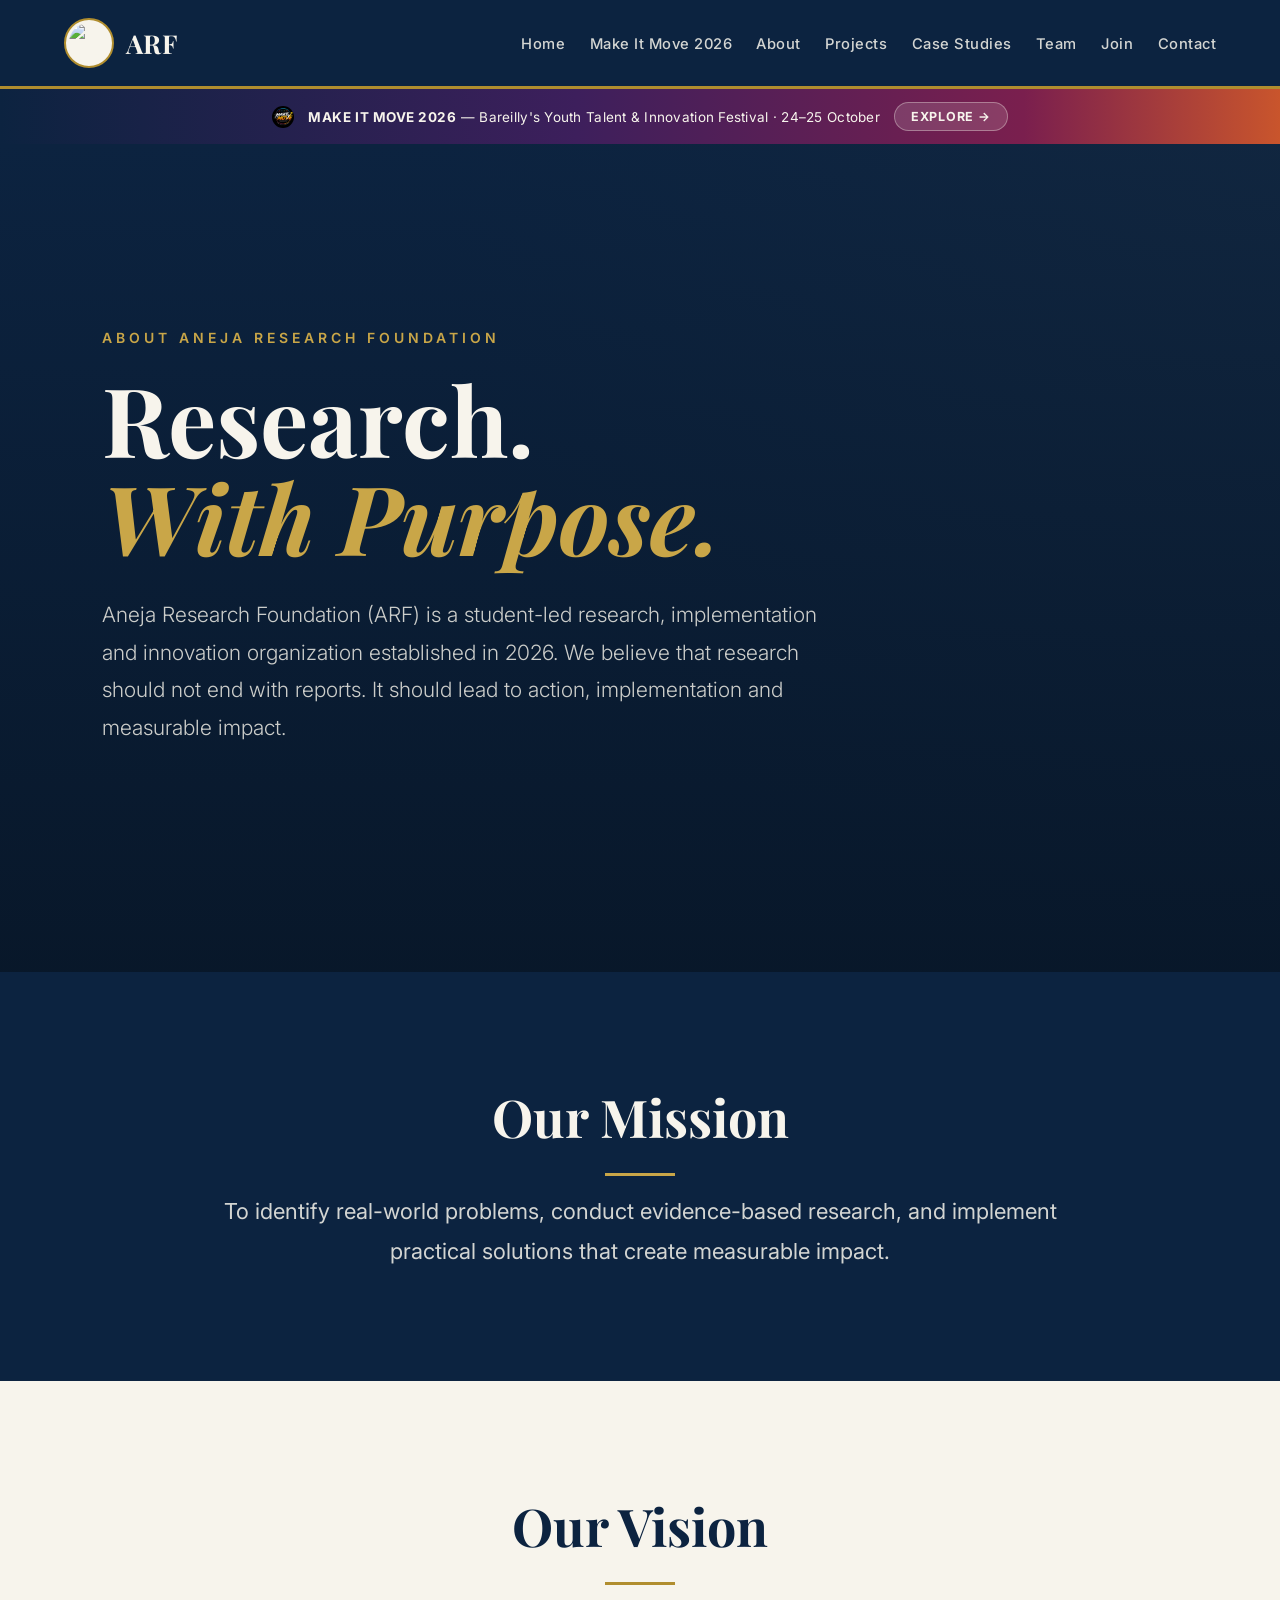
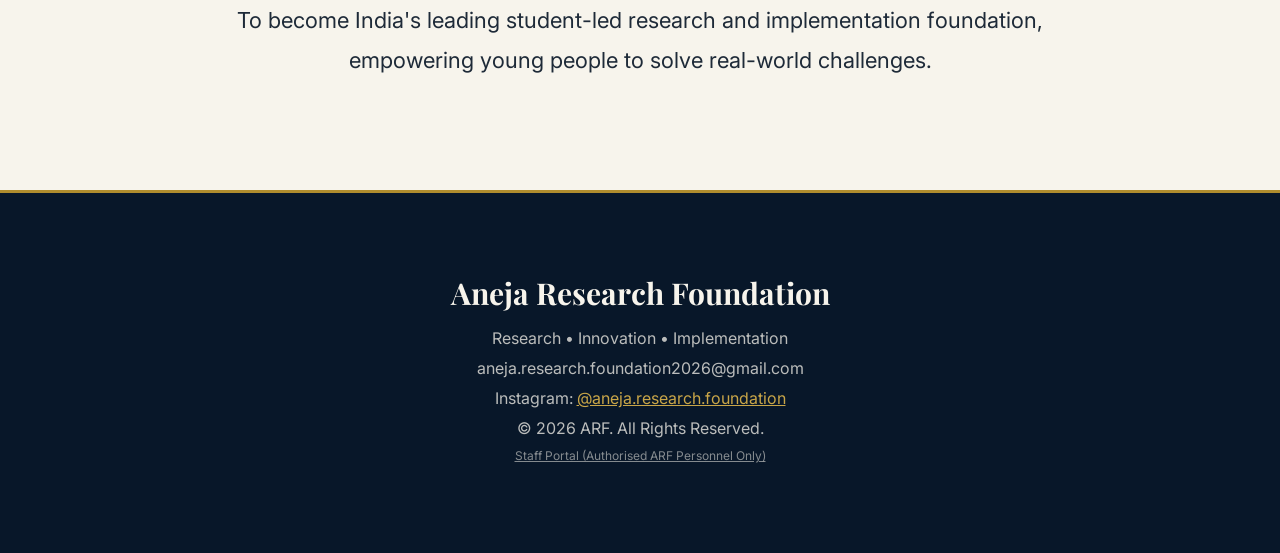
==== about.html @ 69d28be2 "Five site fixes: live form, register switch, lighter logo, track previews, nav Interest form reaches" ====
<!DOCTYPE html>

<html lang="en">
<head>
<meta charset="UTF-8">
<meta name="viewport" content="width=device-width, initial-scale=1.0">
<title>About ARF</title>
<link rel="stylesheet" href="style.css?v=6">
</head>

<body>

<nav class="navbar">

<div class="logo">
<img src="images/logo.jpeg" alt="ARF Logo">
ARF
</div>

<ul>
<li><a href="index.html">Home</a></li>
<li><a href="make-it-move.html">Make It Move 2026</a></li>
<li><a href="about.html">About</a></li>
<li><a href="projects.html">Projects</a></li>
<li><a href="case-studies.html">Case Studies</a></li>
<li><a href="team.html">Team</a></li>
<li><a href="join.html">Join</a></li>
<li><a href="contact.html">Contact</a></li>
</ul>

</nav>

<a href="make-it-move.html" class="mim-banner">
<img src="images/mim-logo-256.webp" alt="MAKE IT MOVE 2026 logo">
<span class="mim-banner-text"><strong>MAKE IT MOVE 2026</strong> — Bareilly's Youth Talent &amp; Innovation Festival · 24&ndash;25 October</span>
<span class="mim-banner-cta">Explore &rarr;</span>
</a>

<section class="hero">

<div class="hero-content">

<p class="tagline">ABOUT ANEJA RESEARCH FOUNDATION</p>

<h1>
Research.<br>
<span>With Purpose.</span>
</h1>

<p class="description">
Aneja Research Foundation (ARF) is a student-led research,
implementation and innovation organization established in 2026.

We believe that research should not end with reports. It should
lead to action, implementation and measurable impact.

</p>

</div>

</section>

<section class="research">

<h2>Our Mission</h2>

<p style="max-width:900px;margin:auto;font-size:22px;line-height:1.8;">
To identify real-world problems, conduct evidence-based research,
and implement practical solutions that create measurable impact.
</p>

</section>

<section class="impact">

<h2>Our Vision</h2>

<p style="max-width:900px;margin:auto;font-size:22px;line-height:1.8;">
To become India's leading student-led research and implementation
foundation, empowering young people to solve real-world challenges.
</p>

</section>

<footer>

<h3>Aneja Research Foundation</h3>

<p>Research • Innovation • Implementation</p>

<p>aneja.research.foundation2026@gmail.com</p>

<p>Instagram: <a href="https://instagram.com/aneja.research.foundation" target="_blank" rel="noopener" style="color:var(--gold-bright);">@aneja.research.foundation</a></p>

<p>© 2026 ARF. All Rights Reserved.</p>

<p style="font-size:12px;"><a href="staff.html" style="color:inherit;opacity:.7;">Staff Portal (Authorised ARF Personnel Only)</a></p>

</footer>

</body>
</html>
---- style.css ----
@import url('https://fonts.googleapis.com/css2?family=Playfair+Display:wght@500;600;700;800&family=Inter:wght@300;400;500;600;700&display=swap');

:root{
--navy:#0c2340;
--navy-deep:#081729;
--ivory:#f7f4ec;
--ivory-soft:#efe9db;
--gold:#b08d2e;
--gold-bright:#c9a648;
--ink:#1e2a38;
--muted:#5b6b7c;
--line:rgba(12,35,64,.14);
}

*{
margin:0;
padding:0;
box-sizing:border-box;
font-family:'Inter',sans-serif;
scroll-behavior:smooth;
}

body{
background:var(--ivory);
color:var(--ink);
overflow-x:hidden;
}

h1,h2,h3,h1 span,h2 span,h3 span{
font-family:'Playfair Display',serif;
}

/* NAVBAR */

.navbar{
position:sticky;
top:0;
z-index:1000;
display:flex;
justify-content:space-between;
align-items:center;
padding:18px 8%;
background:var(--navy);
border-bottom:3px solid var(--gold);
}

.logo{
display:flex;
align-items:center;
gap:12px;
font-size:26px;
font-weight:700;
font-family:'Playfair Display',serif;
color:var(--ivory);
letter-spacing:1px;
}

.logo img{
width:50px;
height:50px;
object-fit:cover;
border-radius:50%;
background:var(--ivory);
padding:3px;
border:2px solid var(--gold);
}

.navbar ul{
display:flex;
gap:32px;
list-style:none;
}

.navbar a{
text-decoration:none;
color:rgba(247,244,236,.85);
font-weight:500;
font-size:15px;
letter-spacing:.5px;
padding-bottom:4px;
border-bottom:2px solid transparent;
transition:.3s;
}

.navbar a:hover{
color:var(--gold-bright);
border-bottom-color:var(--gold-bright);
}

/* HERO */

.hero{
min-height:92vh;
display:flex;
align-items:center;
padding:0 8%;
background:
linear-gradient(rgba(12,35,64,.92),rgba(8,23,41,.96)),
radial-gradient(circle at top right,rgba(176,141,46,.35),transparent 55%),
var(--navy);
color:var(--ivory);
}

.hero-content{
max-width:850px;
}

.tagline{
color:var(--gold-bright);
letter-spacing:4px;
font-weight:600;
font-size:14px;
text-transform:uppercase;
margin-bottom:24px;
}

.hero h1{
font-size:96px;
line-height:1.02;
font-weight:700;
margin-bottom:30px;
color:var(--ivory);
}

.hero h1 span{
color:var(--gold-bright);
font-style:italic;
}

.description{
font-size:21px;
line-height:1.8;
color:rgba(247,244,236,.82);
max-width:720px;
margin-bottom:40px;
font-weight:300;
}

.hero-buttons{
display:flex;
gap:20px;
}

.btn{
padding:16px 38px;
border-radius:3px;
font-weight:600;
font-size:15px;
letter-spacing:1px;
text-transform:uppercase;
text-decoration:none;
transition:.3s;
}

.gold-btn{
background:var(--gold);
color:var(--navy-deep);
border:1px solid var(--gold);
}

.gold-btn:hover{
background:var(--gold-bright);
box-shadow:0 10px 30px rgba(176,141,46,.35);
transform:translateY(-3px);
}

.dark-btn{
border:1px solid rgba(247,244,236,.5);
color:var(--ivory);
}

.dark-btn:hover{
border-color:var(--gold-bright);
color:var(--gold-bright);
}

/* IMPACT */

.impact{
padding:110px 8%;
text-align:center;
background:var(--ivory);
}

.impact h2{
font-size:52px;
margin-bottom:16px;
color:var(--navy);
}

.impact h2::after{
content:"";
display:block;
width:70px;
height:3px;
background:var(--gold);
margin:22px auto 0;
}

.impact-grid{
display:grid;
grid-template-columns:repeat(4,1fr);
gap:24px;
margin-top:60px;
}

.card{
background:#fff;
padding:44px 36px;
border-radius:4px;
border:1px solid var(--line);
border-top:4px solid var(--gold);
box-shadow:0 2px 10px rgba(12,35,64,.05);
transition:.3s;
}

.card:hover{
transform:translateY(-8px);
box-shadow:0 18px 40px rgba(12,35,64,.12);
}

.card h3{
font-size:54px;
color:var(--navy);
margin-bottom:10px;
}

.card p{
color:var(--muted);
letter-spacing:.5px;
}

/* RESEARCH */

.research{
padding:110px 8%;
background:var(--navy);
color:var(--ivory);
text-align:center;
}

.research h2{
font-size:52px;
color:var(--ivory);
margin-bottom:16px;
}

.research h2::after{
content:"";
display:block;
width:70px;
height:3px;
background:var(--gold-bright);
margin:22px auto 0;
}

.research p{
color:rgba(247,244,236,.85);
}

.method-grid{
display:grid;
grid-template-columns:repeat(5,1fr);
gap:18px;
margin-top:60px;
}

.method-grid div{
padding:32px 20px;
background:rgba(247,244,236,.05);
border-radius:4px;
border:1px solid rgba(201,166,72,.3);
font-size:19px;
font-weight:600;
letter-spacing:1px;
color:var(--gold-bright);
font-family:'Playfair Display',serif;
transition:.3s;
}

.method-grid div:hover{
background:rgba(201,166,72,.12);
border-color:var(--gold-bright);
}

/* CASE STUDIES */

.cases{
padding:110px 8%;
background:var(--ivory-soft);
}

.cases h2{
text-align:center;
font-size:52px;
color:var(--navy);
margin-bottom:16px;
}

.cases h2::after{
content:"";
display:block;
width:70px;
height:3px;
background:var(--gold);
margin:22px auto 60px;
}

.case-grid{
display:grid;
grid-template-columns:repeat(2,1fr);
gap:30px;
}

.case-card{
background:#fff;
padding:48px;
border-radius:4px;
border:1px solid var(--line);
border-left:5px solid var(--gold);
box-shadow:0 2px 10px rgba(12,35,64,.05);
transition:.3s;
}

.case-card:hover{
transform:translateY(-8px);
box-shadow:0 18px 40px rgba(12,35,64,.12);
}

.case-card h3{
font-size:32px;
margin-bottom:15px;
color:var(--navy);
}

.case-card p{
color:var(--muted);
line-height:1.7;
}

.case-card .gold-btn{
display:inline-block;
}

/* FOOTER */

footer{
padding:80px 8%;
text-align:center;
background:var(--navy-deep);
border-top:3px solid var(--gold);
color:rgba(247,244,236,.75);
}

footer h3{
font-size:30px;
color:var(--ivory);
margin-bottom:15px;
}

footer p{
margin:10px 0;
}

/* REVEAL ANIMATION — content is never hidden; hero gets a one-time fade */

@keyframes fadeUp{
from{opacity:0;transform:translateY(24px);}
to{opacity:1;transform:none;}
}

.hero-content.reveal{
animation:fadeUp .9s ease both;
}

@media (prefers-reduced-motion:reduce){
.hero-content.reveal{animation:none;}
}

/* QUOTE BAND */

.quote-band{
background:var(--ivory-soft);
border-bottom:1px solid var(--line);
padding:70px 8%;
text-align:center;
}

.quote-band blockquote{
font-family:'Playfair Display',serif;
font-size:32px;
font-style:italic;
color:var(--navy);
max-width:900px;
margin:auto;
line-height:1.5;
}

.quote-attrib{
margin-top:18px;
color:var(--gold);
letter-spacing:2px;
font-size:13px;
text-transform:uppercase;
font-weight:600;
}

/* SECTION LEDE */

.section-lede{
max-width:640px;
margin:24px auto 0;
color:var(--muted);
font-size:18px;
line-height:1.7;
}

.section-lede.light{
color:rgba(247,244,236,.75);
}

.card-note{
display:block;
margin-top:10px;
font-size:13px;
letter-spacing:1px;
text-transform:uppercase;
color:var(--gold);
font-weight:600;
}

/* STORY / TRILOGY */

.story{
padding:110px 8%;
background:#fff;
border-top:1px solid var(--line);
}

.story-inner{
max-width:1100px;
margin:auto;
}

.story h2{
font-size:52px;
color:var(--navy);
margin-bottom:24px;
}

.story-text{
font-size:20px;
line-height:1.8;
color:var(--muted);
max-width:820px;
margin-bottom:60px;
}

.timeline{
display:grid;
grid-template-columns:repeat(3,1fr);
gap:28px;
}

.timeline-item{
border-top:3px solid var(--gold);
background:var(--ivory);
padding:34px 30px;
border-radius:4px;
border-left:1px solid var(--line);
border-right:1px solid var(--line);
border-bottom:1px solid var(--line);
}

.timeline-marker{
display:block;
font-size:12px;
letter-spacing:2px;
color:var(--gold);
font-weight:700;
margin-bottom:14px;
}

.timeline-item h3{
font-size:24px;
color:var(--navy);
margin-bottom:12px;
}

.timeline-item p{
color:var(--muted);
line-height:1.7;
font-size:15px;
margin-bottom:16px;
}

.text-link{
color:var(--navy);
font-weight:600;
text-decoration:none;
border-bottom:2px solid var(--gold);
padding-bottom:2px;
font-size:15px;
transition:.3s;
}

.text-link:hover{
color:var(--gold);
}

.field-stats{
margin-top:60px;
display:grid;
grid-template-columns:repeat(4,1fr);
gap:1px;
background:var(--line);
border:1px solid var(--line);
}

.field-stats div{
background:var(--navy);
color:var(--ivory);
padding:34px 24px;
text-align:center;
}

.field-stats strong{
display:block;
font-family:'Playfair Display',serif;
font-size:42px;
color:var(--gold-bright);
margin-bottom:8px;
}

.field-stats em{
font-size:22px;
font-style:normal;
}

.field-stats span{
font-size:13px;
letter-spacing:1px;
text-transform:uppercase;
color:rgba(247,244,236,.7);
}

/* METHOD STEPS */

.method-grid div p{
font-family:'Inter',sans-serif;
font-size:14px;
font-weight:400;
color:rgba(247,244,236,.7);
letter-spacing:0;
margin-top:12px;
line-height:1.6;
}

.step-num{
display:block;
font-family:'Inter',sans-serif;
font-size:13px;
letter-spacing:3px;
color:rgba(247,244,236,.5);
margin-bottom:10px;
}

/* CIF BAND */

.cif-band{
display:grid;
grid-template-columns:1.2fr 1fr;
gap:50px;
background:#fff;
border:1px solid var(--line);
border-left:5px solid var(--gold);
padding:60px;
border-radius:4px;
box-shadow:0 2px 10px rgba(12,35,64,.05);
text-align:left;
max-width:1150px;
margin:60px auto 0;
}

.cif-text h3{
font-size:34px;
color:var(--navy);
margin:14px 0 18px;
}

.cif-text p{
color:var(--muted);
line-height:1.8;
margin-bottom:22px;
}

.status-line{
color:var(--navy) !important;
font-weight:600;
font-size:15px;
background:var(--ivory-soft);
border-left:3px solid var(--gold);
padding:14px 18px;
}

.cif-text .btn{
display:inline-block;
}

.cif-pillars{
display:flex;
flex-direction:column;
gap:18px;
}

.cif-pillars div{
border:1px solid var(--line);
border-top:3px solid var(--gold);
padding:22px 24px;
border-radius:4px;
background:var(--ivory);
}

.cif-pillars h4{
font-family:'Playfair Display',serif;
color:var(--navy);
font-size:19px;
margin-bottom:8px;
}

.cif-pillars p{
color:var(--muted);
font-size:14px;
line-height:1.6;
margin:0;
}

/* CTA BAND */

.cta-band{
background:
linear-gradient(rgba(12,35,64,.94),rgba(8,23,41,.97)),
radial-gradient(circle at bottom left,rgba(176,141,46,.4),transparent 55%),
var(--navy);
color:var(--ivory);
text-align:center;
padding:110px 8%;
}

.cta-band h2{
font-size:56px;
color:var(--ivory);
margin-bottom:18px;
}

.cta-band p{
color:rgba(247,244,236,.8);
font-size:19px;
max-width:640px;
margin:0 auto 40px;
}

.hero-buttons.center{
justify-content:center;
}

/* MOBILE */

@media(max-width:1000px){

.hero h1{
font-size:56px;
}

.impact-grid,
.method-grid,
.case-grid,
.timeline,
.cif-band{
grid-template-columns:1fr;
}

.field-stats{
grid-template-columns:repeat(2,1fr);
}

.cif-band{
padding:36px 26px;
}

.quote-band blockquote{
font-size:24px;
}

.story h2,
.cta-band h2{
font-size:40px;
}

.navbar{
flex-direction:column;
gap:18px;
}

.navbar ul{
flex-wrap:wrap;
justify-content:center;
gap:18px;
}

.hero-buttons{
flex-direction:column;
}

}

/* ============================================================
   MAKE IT MOVE 2026 — campaign banner + homepage spotlight
   (Seasonal: safe to remove/simplify after October 2026)
   ============================================================ */

.mim-banner{
  display:flex;
  align-items:center;
  justify-content:center;
  gap:14px;
  flex-wrap:wrap;
  padding:13px 20px;
  background:linear-gradient(90deg,#0c2340,#3d1f5c 45%,#7a1f4e 80%,#c9552c);
  color:#f7f4ec;
  text-decoration:none;
  font-family:'Inter',sans-serif;
}
.mim-banner:hover{filter:brightness(1.08);}
.mim-banner img{
  height:22px;width:22px;border-radius:50%;object-fit:cover;
  flex-shrink:0;
}
.mim-banner .mim-banner-text{
  font-size:13.5px;
  letter-spacing:.02em;
  text-align:center;
}
.mim-banner .mim-banner-text strong{
  font-weight:700;
  letter-spacing:.04em;
}
.mim-banner .mim-banner-cta{
  font-weight:700;
  font-size:12.5px;
  letter-spacing:.06em;
  text-transform:uppercase;
  padding:6px 16px;
  border-radius:999px;
  background:rgba(247,244,236,.14);
  border:1px solid rgba(247,244,236,.35);
  white-space:nowrap;
  transition:background .2s ease;
}
.mim-banner:hover .mim-banner-cta{background:rgba(247,244,236,.26);}

/* ---- homepage spotlight ---- */
.mim-spotlight{
  position:relative;
  overflow:hidden;
  padding:90px 8% 100px;
  background:
    radial-gradient(60% 55% at 20% 15%, rgba(61,107,255,.30), transparent 60%),
    radial-gradient(55% 50% at 85% 85%, rgba(201,85,44,.28), transparent 60%),
    radial-gradient(50% 45% at 90% 10%, rgba(122,31,78,.30), transparent 60%),
    var(--navy-deep);
  color:var(--ivory);
  text-align:center;
}
.mim-spotlight-inner{
  position:relative;
  z-index:2;
  max-width:820px;
  margin:0 auto;
}
.mim-spotlight img.mim-spotlight-logo{
  width:88px;height:88px;border-radius:50%;object-fit:cover;
  margin:0 auto 26px;
  box-shadow:0 0 44px -6px rgba(201,85,44,.55);
}
.mim-spotlight .mim-eyebrow{
  font-family:'Inter',sans-serif;
  font-size:12.5px;
  letter-spacing:.22em;
  text-transform:uppercase;
  color:#9fd6e6;
  margin-bottom:22px;
}
.mim-spotlight h2{
  font-family:'Playfair Display',serif;
  font-weight:700;
  font-style:italic;
  font-size:clamp(40px,6vw,72px);
  line-height:1.03;
  margin-bottom:20px;
  background:linear-gradient(100deg,#ffffff 0%,#f4c86b 40%,#e8783a 75%,#c9552c 100%);
  -webkit-background-clip:text;background-clip:text;
  -webkit-text-fill-color:transparent;color:transparent;
}
.mim-spotlight .mim-spotlight-sub{
  font-size:16px;
  letter-spacing:.05em;
  text-transform:uppercase;
  font-weight:600;
  color:#f7f4ec;
  margin-bottom:10px;
}
.mim-spotlight .mim-spotlight-date{
  font-family:'Inter',sans-serif;
  font-size:14px;
  letter-spacing:.08em;
  color:#9fd6e6;
  margin-bottom:26px;
}
.mim-spotlight .mim-spotlight-desc{
  font-size:17px;
  line-height:1.7;
  color:rgba(247,244,236,.8);
  max-width:600px;
  margin:0 auto 38px;
}
.mim-spotlight .hero-buttons{justify-content:center;}
.mim-btn{
  padding:16px 38px;
  border-radius:999px;
  font-weight:600;
  font-size:14.5px;
  letter-spacing:.03em;
  text-transform:uppercase;
  text-decoration:none;
  transition:.3s;
  display:inline-block;
}
.mim-btn-primary{
  background:linear-gradient(120deg,#3d6bff,#c9552c 85%);
  color:#fff;
  box-shadow:0 10px 30px -8px rgba(201,85,44,.5);
}
.mim-btn-primary:hover{transform:translateY(-3px);box-shadow:0 14px 36px -6px rgba(201,85,44,.65);}
.mim-btn-ghost{
  border:1px solid rgba(247,244,236,.4);
  color:var(--ivory);
}
.mim-btn-ghost:hover{background:rgba(247,244,236,.08);}

.mim-spotlight-note{
  position:relative;z-index:2;
  margin-top:44px;
  font-family:'Inter',sans-serif;
  font-size:13.5px;
  color:rgba(247,244,236,.6);
}
.mim-spotlight-note a{color:#9fd6e6;text-decoration:underline;}

/* ---- reciprocal research-credibility band, used on make-it-move.html ---- */
.mim-research-band{
  border-radius:14px;
  padding:56px 44px;
  background:linear-gradient(160deg, rgba(61,107,255,.10), rgba(255,255,255,.03));
  border:1px solid rgba(255,255,255,.09);
}
.mim-research-grid{
  display:grid;grid-template-columns:repeat(3,1fr);gap:28px;
  margin-top:34px;
}
.mim-research-stat{
  border-left:2px solid rgba(255,255,255,.12);
  padding-left:18px;
}
.mim-research-stat strong{
  display:block;
  font-family:'Barlow Condensed',sans-serif;font-weight:800;font-style:italic;
  font-size:38px;
  margin-bottom:6px;
}
.mim-research-stat span{
  font-size:13.5px;color:#9aa0b4;line-height:1.5;display:block;
}

@media (max-width:640px){
  .mim-banner{flex-direction:column;text-align:center;padding:14px 16px;}
  .mim-spotlight{padding:70px 6% 70px;}
  .mim-research-grid{grid-template-columns:1fr;gap:22px;}
}

/* ============================================================
   TEAM ORG CHART — three-tier flowchart (Leadership / Heads / Assistants)
   ============================================================ */
.org-chart{
  padding:20px 6% 80px;
  overflow-x:auto;
}
.org-chart-inner{
  min-width:1180px;
  max-width:1400px;
  margin:0 auto;
}

.org-tier1{
  display:flex;justify-content:center;gap:28px;flex-wrap:wrap;
  margin-bottom:0;
}
.org-node{
  background:var(--navy);
  border:1px solid var(--gold);
  border-radius:6px;
  padding:20px 26px;
  text-align:center;
  min-width:190px;
}
.org-node h4{
  font-family:'Playfair Display',serif;
  font-size:18px;
  color:var(--ivory);
  margin-bottom:6px;
  font-weight:600;
}
.org-node p{
  font-size:11.5px;
  color:var(--gold-bright);
  text-transform:uppercase;
  letter-spacing:1.2px;
  font-weight:600;
}
.org-node.lead{box-shadow:0 8px 24px rgba(12,35,64,.18);}

.org-connector-v{
  width:1px;height:34px;
  background:var(--gold);
  margin:0 auto;
}
.org-connector-h{
  height:1px;
  background:var(--gold);
  margin:0 auto;
}

.org-tier2{
  display:flex;
  gap:18px;
  padding-top:0;
}
.org-dept{
  flex:1;
  min-width:150px;
  display:flex;
  flex-direction:column;
  align-items:center;
}
.org-dept-tick{
  width:1px;height:24px;
  background:var(--line);
}
.org-node.head{
  background:var(--ivory-soft);
  border:1px solid var(--navy);
  min-width:150px;
  width:100%;
}
.org-node.head h4{color:var(--navy);font-size:15px;}
.org-node.head p{color:var(--muted);font-weight:500;letter-spacing:.6px;}

.org-node.assistant{
  background:transparent;
  border:1px dashed var(--line);
  min-width:150px;
  width:100%;
  padding:14px 18px;
}
.org-node.assistant h4{color:var(--navy);font-size:13.5px;}
.org-node.assistant p{color:var(--muted);font-size:10.5px;}

.org-legend{
  display:flex;gap:26px;justify-content:center;flex-wrap:wrap;
  margin-top:36px;
  font-size:12px;color:var(--muted);
}
.org-legend span{display:inline-flex;align-items:center;gap:8px;}
.org-legend i{width:14px;height:14px;border-radius:3px;display:inline-block;}
.org-legend .sw-lead{background:var(--navy);border:1px solid var(--gold);}
.org-legend .sw-head{background:var(--ivory-soft);border:1px solid var(--navy);}
.org-legend .sw-assist{background:transparent;border:1px dashed var(--line);}

@media (max-width:900px){
  .org-chart-inner{min-width:1000px;}
}

/* STAFF PORTAL
   A sign-in gateway, so the heading should frame the Sign In button rather
   than push it below the fold. Scoped to .hero-staff so no other page's
   hero changes. */

.hero-staff{
min-height:auto;
padding:112px 8% 96px;
}

.hero-staff .tagline{
display:inline-flex;
align-items:center;
gap:10px;
padding:8px 16px;
border:1px solid rgba(212,175,55,.35);
border:1px solid color-mix(in srgb,var(--gold-bright) 40%,transparent);
border-radius:999px;
font-size:12px;
letter-spacing:3px;
margin-bottom:30px;
}

.hero-staff .lock-dot{
width:7px;
height:7px;
border-radius:50%;
background:var(--gold-bright);
box-shadow:0 0 0 4px color-mix(in srgb,var(--gold-bright) 20%,transparent);
}

.hero-staff h1{
font-size:clamp(46px,6.2vw,80px);
line-height:1.04;
letter-spacing:-.5px;
margin-bottom:28px;
}

/* the qualifier reads as a subline, not a second headline */
.hero-staff h1 span{
display:block;
margin-top:12px;
font-size:.44em;
font-weight:600;
letter-spacing:0;
line-height:1.2;
}

.hero-staff .description{
font-size:18px;
line-height:1.75;
max-width:640px;
margin-bottom:22px;
}

.hero-staff .hero-buttons{
margin-top:34px;
flex-wrap:wrap;
}

@media(max-width:1000px){
.hero-staff{padding:64px 7% 72px;}
.hero-staff h1{font-size:44px;}
.hero-staff h1 span{font-size:.5em;}
.hero-staff .description{font-size:16px;}
}

/* the restricted pill has to stay on one line on a phone */
@media(max-width:480px){
.hero-staff .tagline{
font-size:11px;
letter-spacing:1.5px;
padding:7px 13px;
gap:8px;
white-space:nowrap;
}
}

/* NAV
   At laptop widths the eight links wrapped inside themselves ("Make It Move
   / 2026", "Case / Studies") and crowded the ARF wordmark. Keep every label
   on one line, keep the wordmark from being squeezed, and let spacing and
   size tighten with the viewport instead of a fixed 32px gap. Below 1000px
   the existing stacked layout still takes over. */
.navbar a{white-space:nowrap;}
.navbar .logo{flex-shrink:0;}

@media(min-width:1001px){
.navbar{padding:18px clamp(24px,5vw,8%);gap:28px;}
.navbar ul{gap:clamp(14px,1.9vw,32px);}
.navbar a{font-size:clamp(13.5px,1.15vw,15px);}
}
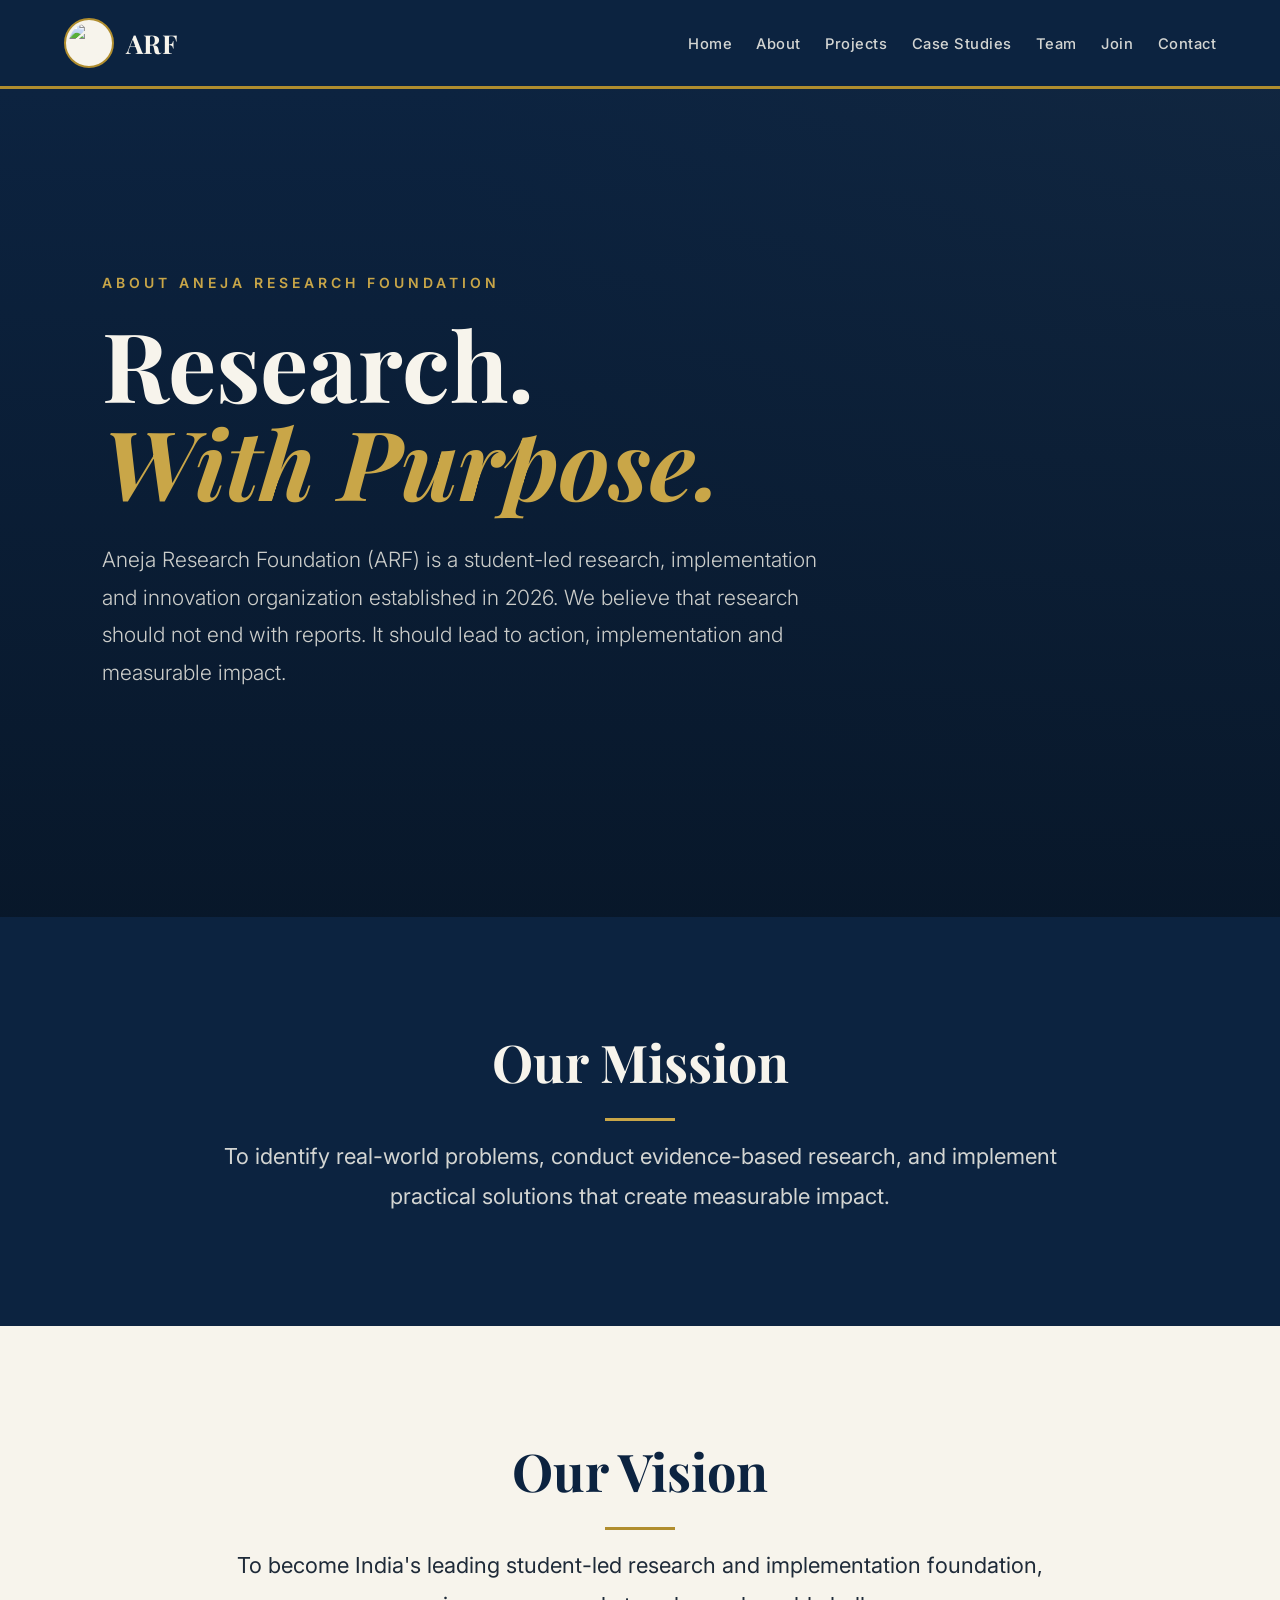
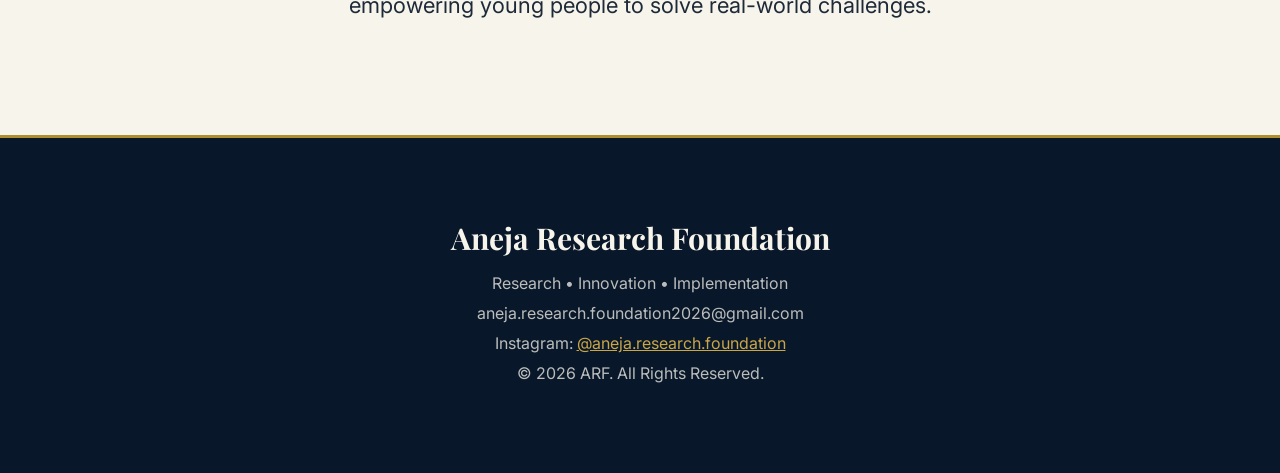
==== commit 4ce92e09: "Remove MAKE IT MOVE content; restore the ARF homepage The festival is over. index.html is now the AR" ====
--- a/about.html
+++ b/about.html
@@ -4,7 +4,9 @@
 <head>
 <meta charset="UTF-8">
 <meta name="viewport" content="width=device-width, initial-scale=1.0">
-<title>About ARF</title>
+<title>About | Aneja Research Foundation (ARF), Bareilly</title>
+<meta name="description" content="About Aneja Research Foundation (ARF): a student-led research, innovation and implementation organisation in Bareilly, Uttar Pradesh.">
+<link rel="canonical" href="https://aneja-research-foundation.github.io/about.html">
 <link rel="stylesheet" href="style.css?v=6">
 </head>
 
@@ -19,7 +21,6 @@
 
 <ul>
 <li><a href="index.html">Home</a></li>
-<li><a href="make-it-move.html">Make It Move 2026</a></li>
 <li><a href="about.html">About</a></li>
 <li><a href="projects.html">Projects</a></li>
 <li><a href="case-studies.html">Case Studies</a></li>
@@ -30,11 +31,6 @@
 
 </nav>
 
-<a href="make-it-move.html" class="mim-banner">
-<img src="images/mim-logo-256.webp" alt="MAKE IT MOVE 2026 logo">
-<span class="mim-banner-text"><strong>MAKE IT MOVE 2026</strong> — Bareilly's Youth Talent &amp; Innovation Festival · 24&ndash;25 October</span>
-<span class="mim-banner-cta">Explore &rarr;</span>
-</a>
 
 <section class="hero">
 
@@ -94,7 +90,6 @@
 
 <p>© 2026 ARF. All Rights Reserved.</p>
 
-<p style="font-size:12px;"><a href="staff.html" style="color:inherit;opacity:.7;">Staff Portal (Authorised ARF Personnel Only)</a></p>
 
 </footer>
 
--- a/style.css
+++ b/style.css
@@ -713,179 +713,12 @@
 }
 
 }
-
-/* ============================================================
-   MAKE IT MOVE 2026 — campaign banner + homepage spotlight
-   (Seasonal: safe to remove/simplify after October 2026)
-   ============================================================ */
-
-.mim-banner{
-  display:flex;
-  align-items:center;
-  justify-content:center;
-  gap:14px;
-  flex-wrap:wrap;
-  padding:13px 20px;
-  background:linear-gradient(90deg,#0c2340,#3d1f5c 45%,#7a1f4e 80%,#c9552c);
-  color:#f7f4ec;
-  text-decoration:none;
-  font-family:'Inter',sans-serif;
-}
-.mim-banner:hover{filter:brightness(1.08);}
-.mim-banner img{
-  height:22px;width:22px;border-radius:50%;object-fit:cover;
-  flex-shrink:0;
-}
-.mim-banner .mim-banner-text{
-  font-size:13.5px;
-  letter-spacing:.02em;
-  text-align:center;
-}
-.mim-banner .mim-banner-text strong{
-  font-weight:700;
-  letter-spacing:.04em;
-}
-.mim-banner .mim-banner-cta{
-  font-weight:700;
-  font-size:12.5px;
-  letter-spacing:.06em;
-  text-transform:uppercase;
-  padding:6px 16px;
-  border-radius:999px;
-  background:rgba(247,244,236,.14);
-  border:1px solid rgba(247,244,236,.35);
-  white-space:nowrap;
-  transition:background .2s ease;
-}
-.mim-banner:hover .mim-banner-cta{background:rgba(247,244,236,.26);}
-
 /* ---- homepage spotlight ---- */
-.mim-spotlight{
-  position:relative;
-  overflow:hidden;
-  padding:90px 8% 100px;
-  background:
-    radial-gradient(60% 55% at 20% 15%, rgba(61,107,255,.30), transparent 60%),
-    radial-gradient(55% 50% at 85% 85%, rgba(201,85,44,.28), transparent 60%),
-    radial-gradient(50% 45% at 90% 10%, rgba(122,31,78,.30), transparent 60%),
-    var(--navy-deep);
-  color:var(--ivory);
-  text-align:center;
-}
-.mim-spotlight-inner{
-  position:relative;
-  z-index:2;
-  max-width:820px;
-  margin:0 auto;
-}
-.mim-spotlight img.mim-spotlight-logo{
-  width:88px;height:88px;border-radius:50%;object-fit:cover;
-  margin:0 auto 26px;
-  box-shadow:0 0 44px -6px rgba(201,85,44,.55);
-}
-.mim-spotlight .mim-eyebrow{
-  font-family:'Inter',sans-serif;
-  font-size:12.5px;
-  letter-spacing:.22em;
-  text-transform:uppercase;
-  color:#9fd6e6;
-  margin-bottom:22px;
-}
-.mim-spotlight h2{
-  font-family:'Playfair Display',serif;
-  font-weight:700;
-  font-style:italic;
-  font-size:clamp(40px,6vw,72px);
-  line-height:1.03;
-  margin-bottom:20px;
-  background:linear-gradient(100deg,#ffffff 0%,#f4c86b 40%,#e8783a 75%,#c9552c 100%);
-  -webkit-background-clip:text;background-clip:text;
-  -webkit-text-fill-color:transparent;color:transparent;
-}
-.mim-spotlight .mim-spotlight-sub{
-  font-size:16px;
-  letter-spacing:.05em;
-  text-transform:uppercase;
-  font-weight:600;
-  color:#f7f4ec;
-  margin-bottom:10px;
-}
-.mim-spotlight .mim-spotlight-date{
-  font-family:'Inter',sans-serif;
-  font-size:14px;
-  letter-spacing:.08em;
-  color:#9fd6e6;
-  margin-bottom:26px;
-}
-.mim-spotlight .mim-spotlight-desc{
-  font-size:17px;
-  line-height:1.7;
-  color:rgba(247,244,236,.8);
-  max-width:600px;
-  margin:0 auto 38px;
-}
-.mim-spotlight .hero-buttons{justify-content:center;}
-.mim-btn{
-  padding:16px 38px;
-  border-radius:999px;
-  font-weight:600;
-  font-size:14.5px;
-  letter-spacing:.03em;
-  text-transform:uppercase;
-  text-decoration:none;
-  transition:.3s;
-  display:inline-block;
-}
-.mim-btn-primary{
-  background:linear-gradient(120deg,#3d6bff,#c9552c 85%);
-  color:#fff;
-  box-shadow:0 10px 30px -8px rgba(201,85,44,.5);
-}
-.mim-btn-primary:hover{transform:translateY(-3px);box-shadow:0 14px 36px -6px rgba(201,85,44,.65);}
-.mim-btn-ghost{
-  border:1px solid rgba(247,244,236,.4);
-  color:var(--ivory);
-}
-.mim-btn-ghost:hover{background:rgba(247,244,236,.08);}
-
-.mim-spotlight-note{
-  position:relative;z-index:2;
-  margin-top:44px;
-  font-family:'Inter',sans-serif;
-  font-size:13.5px;
-  color:rgba(247,244,236,.6);
-}
-.mim-spotlight-note a{color:#9fd6e6;text-decoration:underline;}
+
 
 /* ---- reciprocal research-credibility band, used on make-it-move.html ---- */
-.mim-research-band{
-  border-radius:14px;
-  padding:56px 44px;
-  background:linear-gradient(160deg, rgba(61,107,255,.10), rgba(255,255,255,.03));
-  border:1px solid rgba(255,255,255,.09);
-}
-.mim-research-grid{
-  display:grid;grid-template-columns:repeat(3,1fr);gap:28px;
-  margin-top:34px;
-}
-.mim-research-stat{
-  border-left:2px solid rgba(255,255,255,.12);
-  padding-left:18px;
-}
-.mim-research-stat strong{
-  display:block;
-  font-family:'Barlow Condensed',sans-serif;font-weight:800;font-style:italic;
-  font-size:38px;
-  margin-bottom:6px;
-}
-.mim-research-stat span{
-  font-size:13.5px;color:#9aa0b4;line-height:1.5;display:block;
-}
 
 @media (max-width:640px){
-  .mim-banner{flex-direction:column;text-align:center;padding:14px 16px;}
-  .mim-spotlight{padding:70px 6% 70px;}
-  .mim-research-grid{grid-template-columns:1fr;gap:22px;}
 }
 
 /* ============================================================
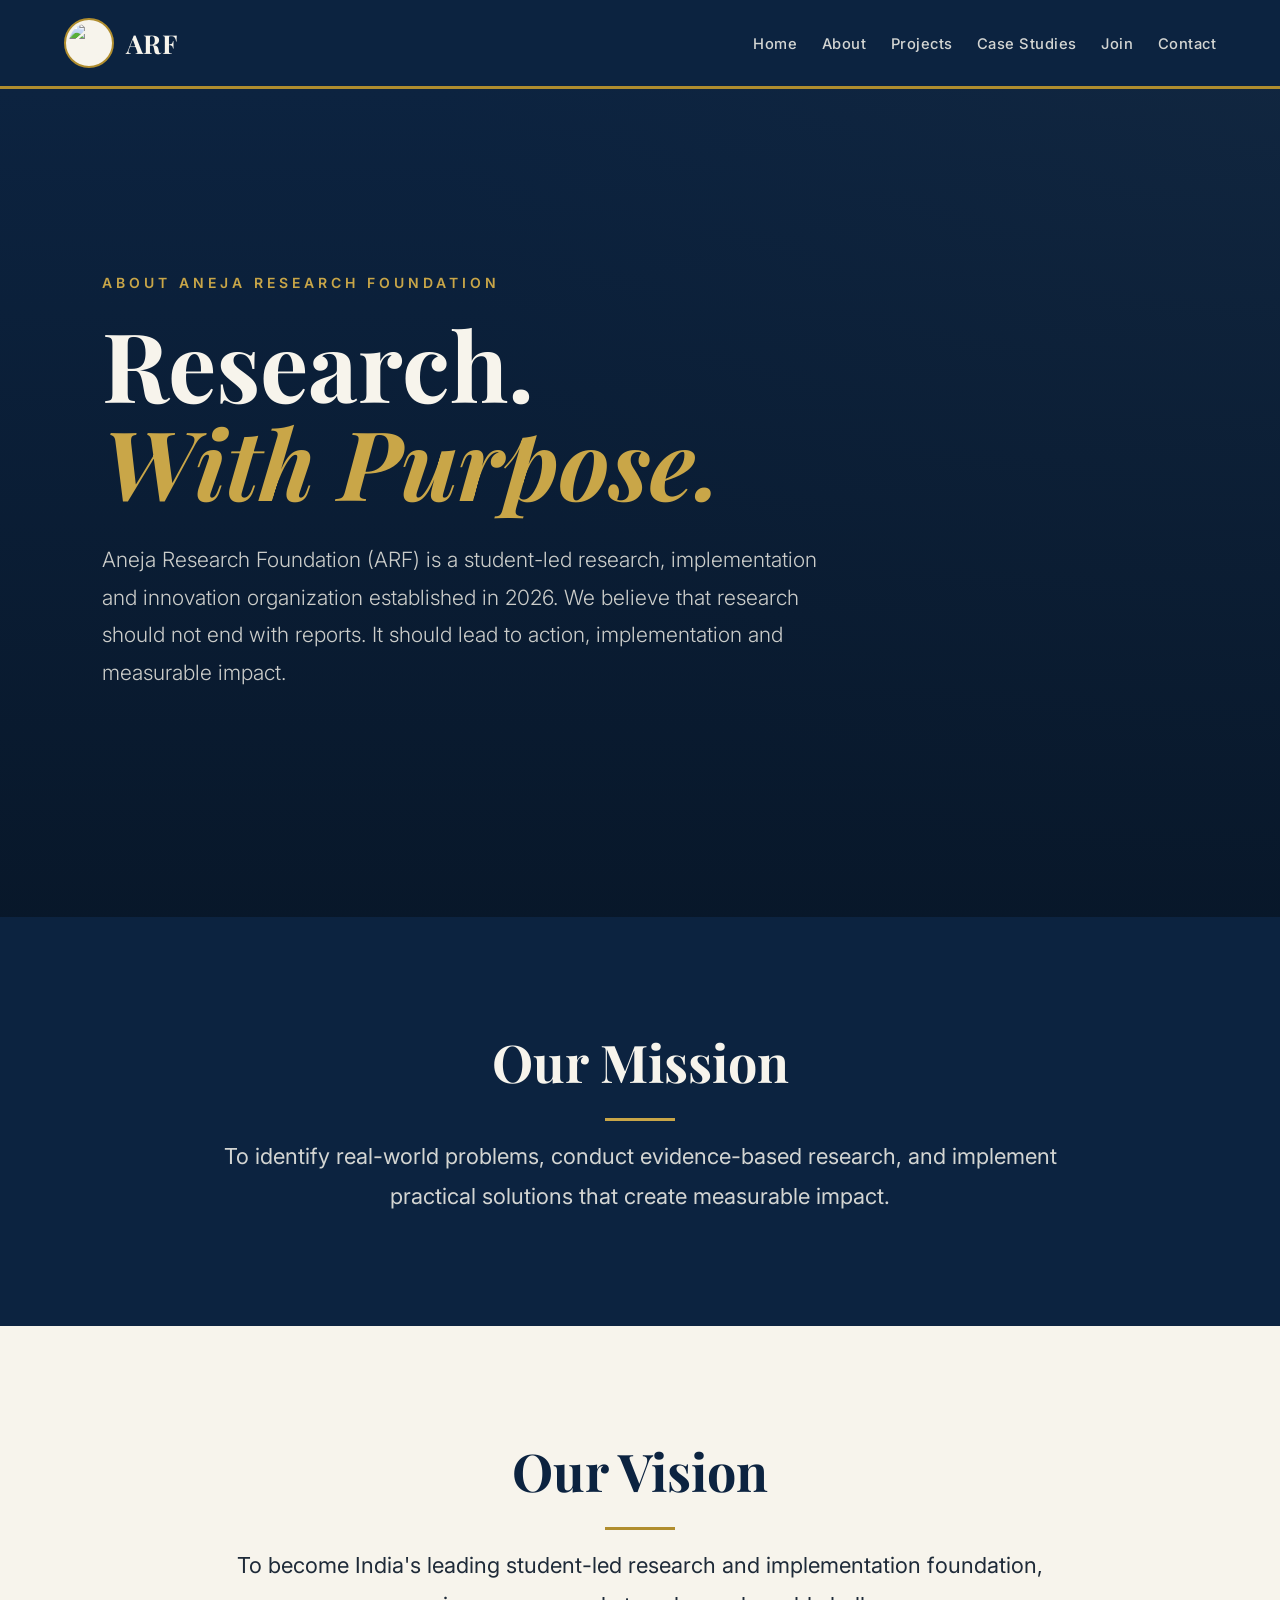
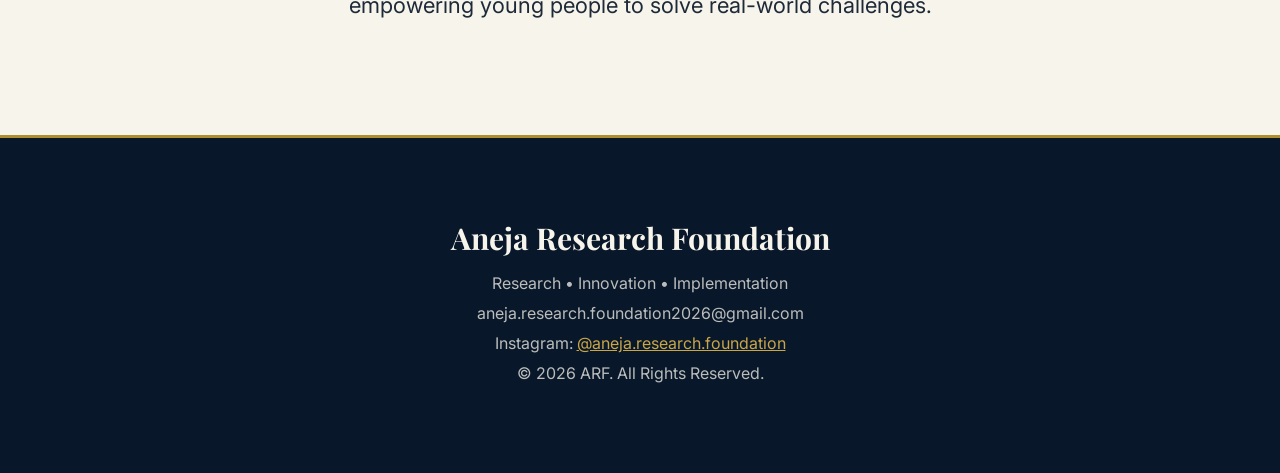
==== commit 2186a27e: "Remove the team page ahead of a rebuild Co-Authored-By: Claude Opus 5 <noreply@anthropic.com>" ====
--- a/about.html
+++ b/about.html
@@ -24,7 +24,6 @@
 <li><a href="about.html">About</a></li>
 <li><a href="projects.html">Projects</a></li>
 <li><a href="case-studies.html">Case Studies</a></li>
-<li><a href="team.html">Team</a></li>
 <li><a href="join.html">Join</a></li>
 <li><a href="contact.html">Contact</a></li>
 </ul>
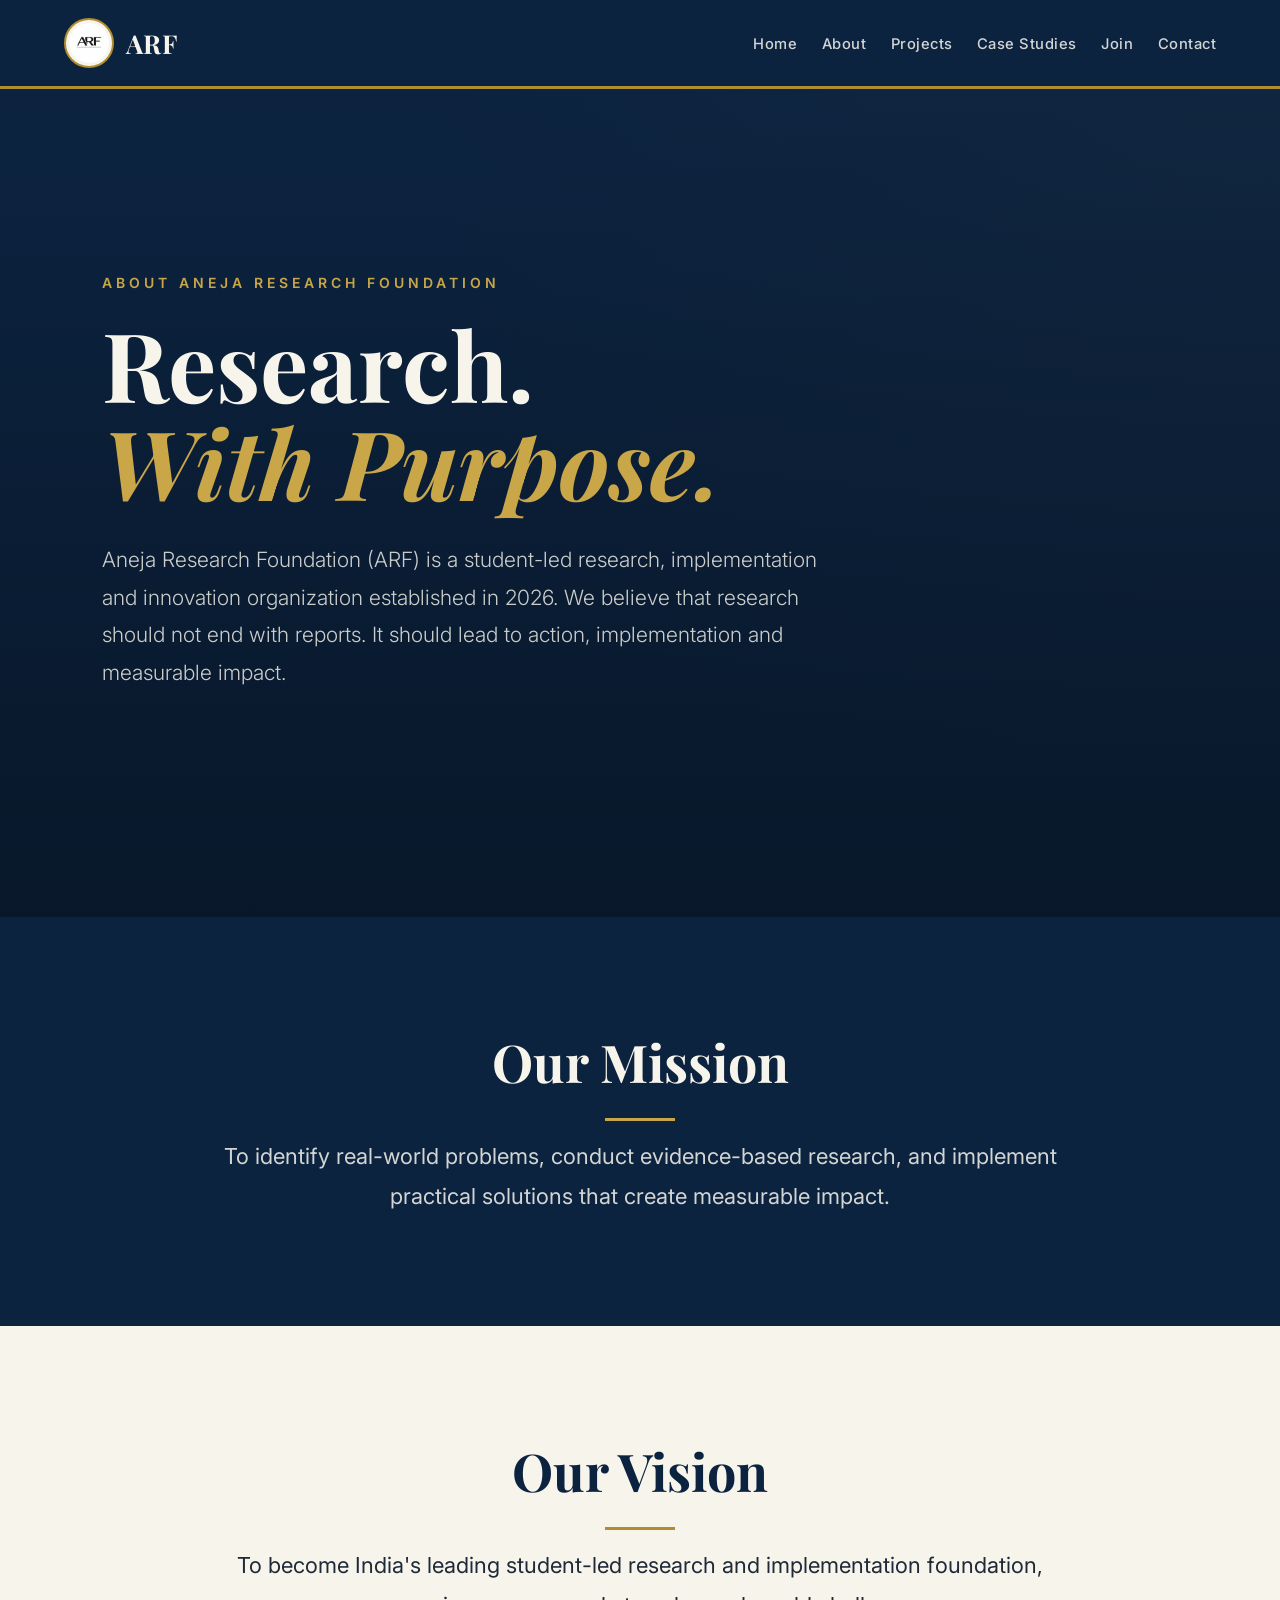
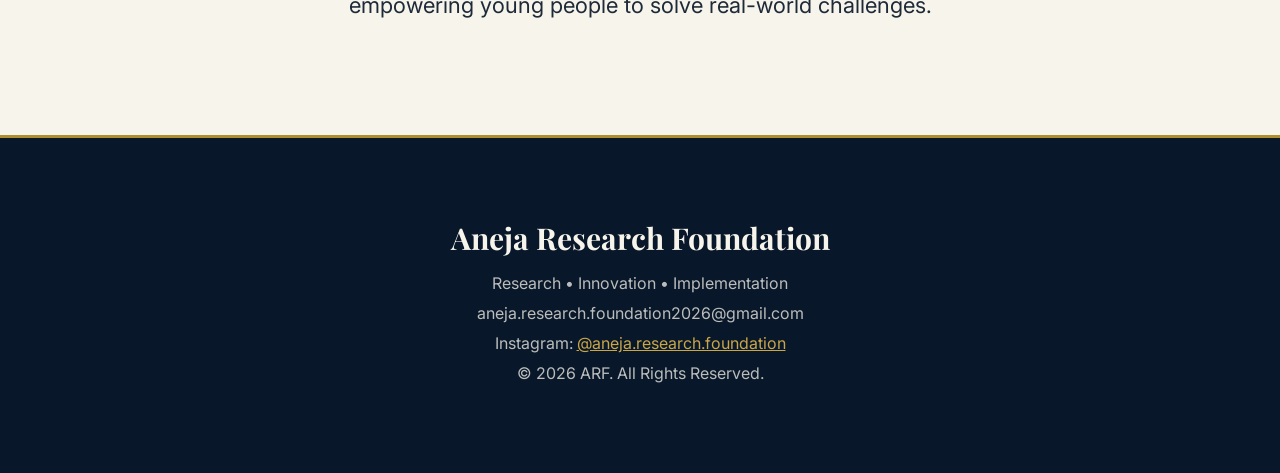
==== commit 8b143f8d: "ARF website" ====
--- a/about.html
+++ b/about.html
@@ -7,7 +7,7 @@
 <title>About | Aneja Research Foundation (ARF), Bareilly</title>
 <meta name="description" content="About Aneja Research Foundation (ARF): a student-led research, innovation and implementation organisation in Bareilly, Uttar Pradesh.">
 <link rel="canonical" href="https://aneja-research-foundation.github.io/about.html">
-<link rel="stylesheet" href="style.css?v=6">
+<link rel="stylesheet" href="style.css?v=7">
 </head>
 
 <body>
--- a/style.css
+++ b/style.css
@@ -713,197 +713,10 @@
 }
 
 }
-/* ---- homepage spotlight ---- */
-
-
-/* ---- reciprocal research-credibility band, used on make-it-move.html ---- */
-
-@media (max-width:640px){
-}
-
-/* ============================================================
-   TEAM ORG CHART — three-tier flowchart (Leadership / Heads / Assistants)
-   ============================================================ */
-.org-chart{
-  padding:20px 6% 80px;
-  overflow-x:auto;
-}
-.org-chart-inner{
-  min-width:1180px;
-  max-width:1400px;
-  margin:0 auto;
-}
-
-.org-tier1{
-  display:flex;justify-content:center;gap:28px;flex-wrap:wrap;
-  margin-bottom:0;
-}
-.org-node{
-  background:var(--navy);
-  border:1px solid var(--gold);
-  border-radius:6px;
-  padding:20px 26px;
-  text-align:center;
-  min-width:190px;
-}
-.org-node h4{
-  font-family:'Playfair Display',serif;
-  font-size:18px;
-  color:var(--ivory);
-  margin-bottom:6px;
-  font-weight:600;
-}
-.org-node p{
-  font-size:11.5px;
-  color:var(--gold-bright);
-  text-transform:uppercase;
-  letter-spacing:1.2px;
-  font-weight:600;
-}
-.org-node.lead{box-shadow:0 8px 24px rgba(12,35,64,.18);}
-
-.org-connector-v{
-  width:1px;height:34px;
-  background:var(--gold);
-  margin:0 auto;
-}
-.org-connector-h{
-  height:1px;
-  background:var(--gold);
-  margin:0 auto;
-}
-
-.org-tier2{
-  display:flex;
-  gap:18px;
-  padding-top:0;
-}
-.org-dept{
-  flex:1;
-  min-width:150px;
-  display:flex;
-  flex-direction:column;
-  align-items:center;
-}
-.org-dept-tick{
-  width:1px;height:24px;
-  background:var(--line);
-}
-.org-node.head{
-  background:var(--ivory-soft);
-  border:1px solid var(--navy);
-  min-width:150px;
-  width:100%;
-}
-.org-node.head h4{color:var(--navy);font-size:15px;}
-.org-node.head p{color:var(--muted);font-weight:500;letter-spacing:.6px;}
-
-.org-node.assistant{
-  background:transparent;
-  border:1px dashed var(--line);
-  min-width:150px;
-  width:100%;
-  padding:14px 18px;
-}
-.org-node.assistant h4{color:var(--navy);font-size:13.5px;}
-.org-node.assistant p{color:var(--muted);font-size:10.5px;}
-
-.org-legend{
-  display:flex;gap:26px;justify-content:center;flex-wrap:wrap;
-  margin-top:36px;
-  font-size:12px;color:var(--muted);
-}
-.org-legend span{display:inline-flex;align-items:center;gap:8px;}
-.org-legend i{width:14px;height:14px;border-radius:3px;display:inline-block;}
-.org-legend .sw-lead{background:var(--navy);border:1px solid var(--gold);}
-.org-legend .sw-head{background:var(--ivory-soft);border:1px solid var(--navy);}
-.org-legend .sw-assist{background:transparent;border:1px dashed var(--line);}
-
-@media (max-width:900px){
-  .org-chart-inner{min-width:1000px;}
-}
-
-/* STAFF PORTAL
-   A sign-in gateway, so the heading should frame the Sign In button rather
-   than push it below the fold. Scoped to .hero-staff so no other page's
-   hero changes. */
-
-.hero-staff{
-min-height:auto;
-padding:112px 8% 96px;
-}
-
-.hero-staff .tagline{
-display:inline-flex;
-align-items:center;
-gap:10px;
-padding:8px 16px;
-border:1px solid rgba(212,175,55,.35);
-border:1px solid color-mix(in srgb,var(--gold-bright) 40%,transparent);
-border-radius:999px;
-font-size:12px;
-letter-spacing:3px;
-margin-bottom:30px;
-}
-
-.hero-staff .lock-dot{
-width:7px;
-height:7px;
-border-radius:50%;
-background:var(--gold-bright);
-box-shadow:0 0 0 4px color-mix(in srgb,var(--gold-bright) 20%,transparent);
-}
-
-.hero-staff h1{
-font-size:clamp(46px,6.2vw,80px);
-line-height:1.04;
-letter-spacing:-.5px;
-margin-bottom:28px;
-}
-
-/* the qualifier reads as a subline, not a second headline */
-.hero-staff h1 span{
-display:block;
-margin-top:12px;
-font-size:.44em;
-font-weight:600;
-letter-spacing:0;
-line-height:1.2;
-}
-
-.hero-staff .description{
-font-size:18px;
-line-height:1.75;
-max-width:640px;
-margin-bottom:22px;
-}
-
-.hero-staff .hero-buttons{
-margin-top:34px;
-flex-wrap:wrap;
-}
-
-@media(max-width:1000px){
-.hero-staff{padding:64px 7% 72px;}
-.hero-staff h1{font-size:44px;}
-.hero-staff h1 span{font-size:.5em;}
-.hero-staff .description{font-size:16px;}
-}
-
-/* the restricted pill has to stay on one line on a phone */
-@media(max-width:480px){
-.hero-staff .tagline{
-font-size:11px;
-letter-spacing:1.5px;
-padding:7px 13px;
-gap:8px;
-white-space:nowrap;
-}
-}
 
 /* NAV
-   At laptop widths the eight links wrapped inside themselves ("Make It Move
-   / 2026", "Case / Studies") and crowded the ARF wordmark. Keep every label
+   At laptop widths the links wrapped inside themselves ("Case / Studies")
+   and crowded the ARF wordmark. Keep every label
    on one line, keep the wordmark from being squeezed, and let spacing and
    size tighten with the viewport instead of a fixed 32px gap. Below 1000px
    the existing stacked layout still takes over. */
@@ -915,3 +728,125 @@
 .navbar ul{gap:clamp(14px,1.9vw,32px);}
 .navbar a{font-size:clamp(13.5px,1.15vw,15px);}
 }
+
+/* PHONES
+   Below 1000px only the headline and the grids were adjusted, so on a
+   375px screen the 56px headline, 48px card padding and 8% section padding
+   still applied and the page scrolled sideways. These sizes are phone-first:
+   nothing is allowed to be wider than the screen. */
+@media(max-width:600px){
+
+html,body{overflow-x:hidden;}
+
+h1,h2,h3,p,li,blockquote{overflow-wrap:break-word;}
+
+.hero{
+min-height:auto;
+padding:52px 22px 56px;
+}
+
+.hero h1{
+font-size:clamp(34px,10.5vw,44px);
+line-height:1.08;
+margin-bottom:20px;
+}
+
+.tagline{
+font-size:11px;
+letter-spacing:2px;
+margin-bottom:18px;
+}
+
+.description{
+font-size:16.5px;
+line-height:1.7;
+}
+
+/* one full-width button per row, so neither is cut off */
+.hero-buttons{
+gap:12px;
+}
+
+.hero-buttons .btn,
+.btn-block{
+width:100%;
+text-align:center;
+}
+
+.impact,
+.cases,
+.story,
+.cta-band,
+.quote-band,
+.method,
+.cif-band,
+footer,
+section{
+padding-left:22px;
+padding-right:22px;
+}
+
+.impact,
+.cases{
+padding-top:64px;
+padding-bottom:64px;
+}
+
+.impact h2,
+.cases h2{
+font-size:30px;
+}
+
+.impact h2::after,
+.cases h2::after{
+margin-bottom:36px;
+}
+
+.story h2,
+.cta-band h2{
+font-size:28px;
+line-height:1.18;
+}
+
+.quote-band blockquote{
+font-size:19px;
+line-height:1.5;
+}
+
+.case-card{
+padding:26px 22px;
+}
+
+.case-card h3{
+font-size:22px;
+line-height:1.25;
+}
+
+.field-stats{
+grid-template-columns:1fr;
+}
+
+/* the stacked menu was taking up most of the first screen */
+.navbar{
+padding:14px 18px;
+gap:12px;
+}
+
+.navbar ul{
+gap:10px 16px;
+}
+
+.navbar a{
+font-size:14px;
+}
+
+.navbar .logo img{
+width:36px;height:36px;
+}
+
+footer{
+padding-top:56px;
+padding-bottom:56px;
+}
+
+}
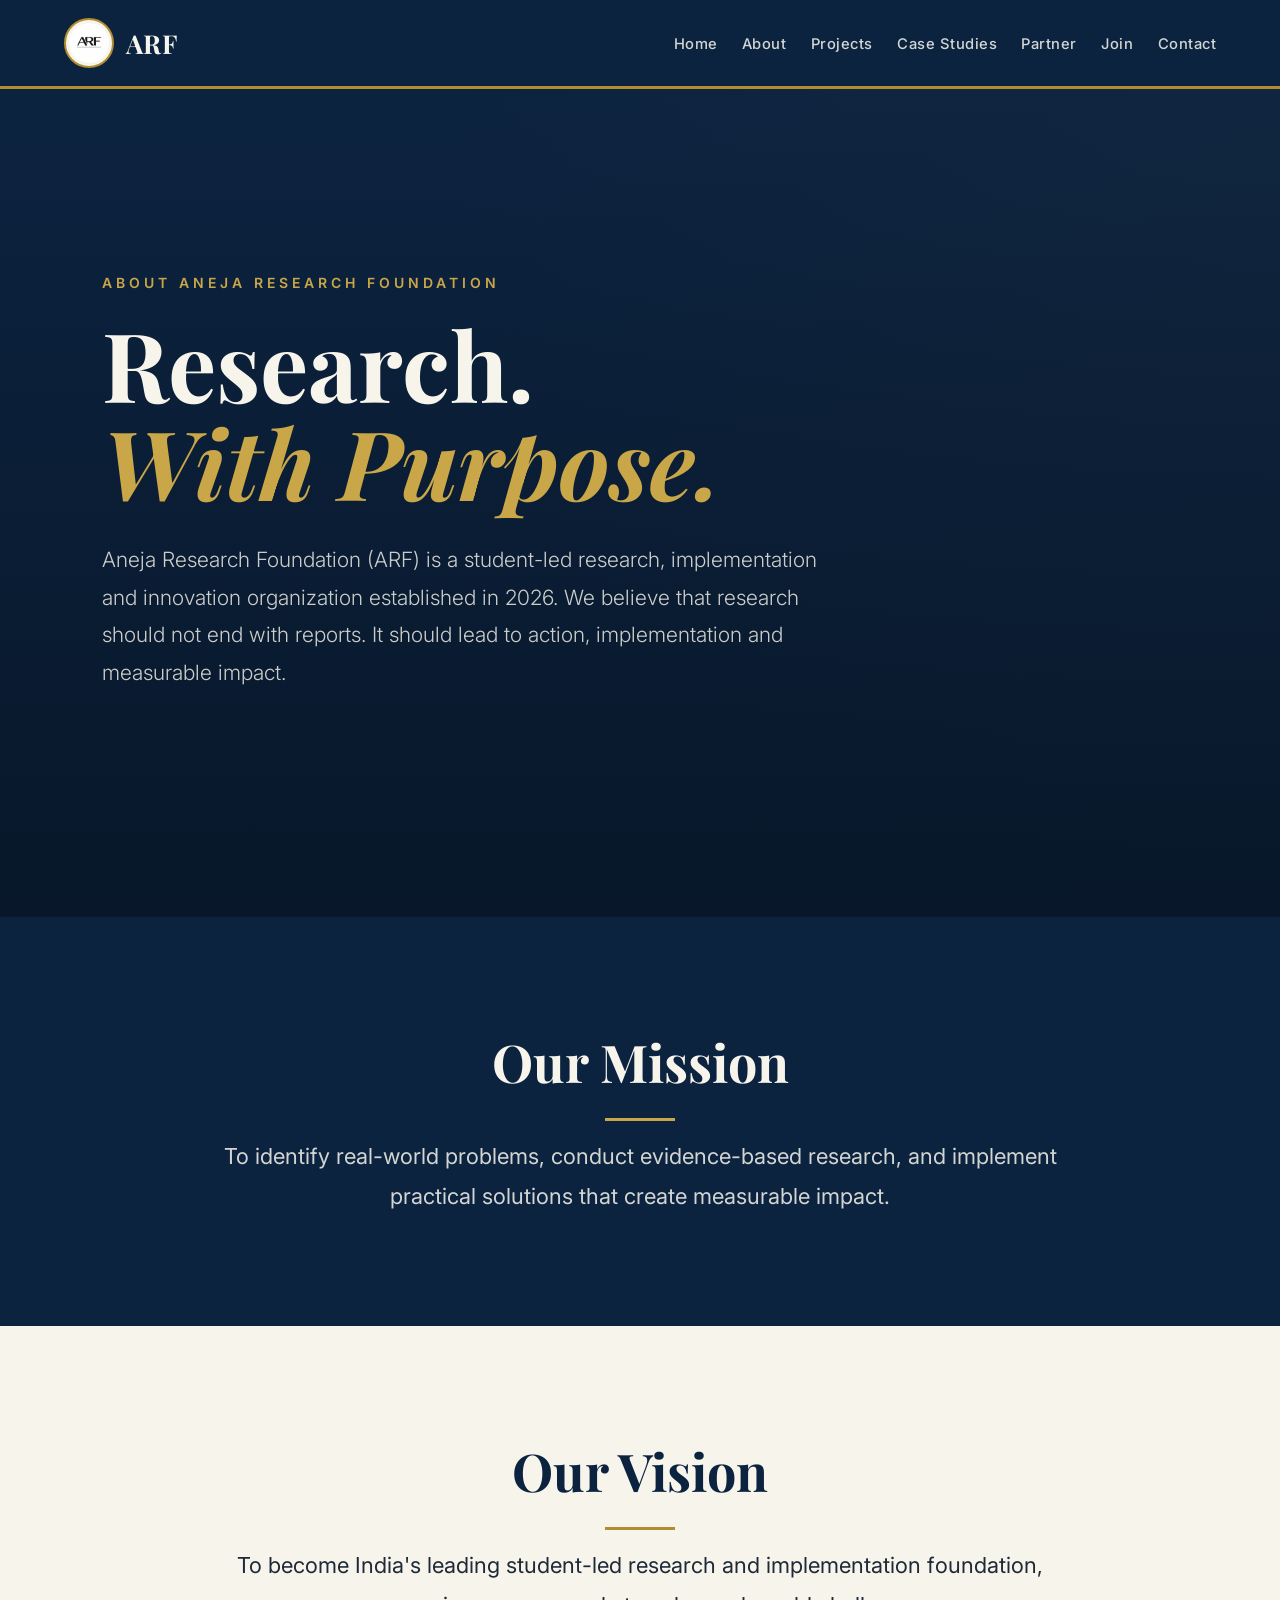
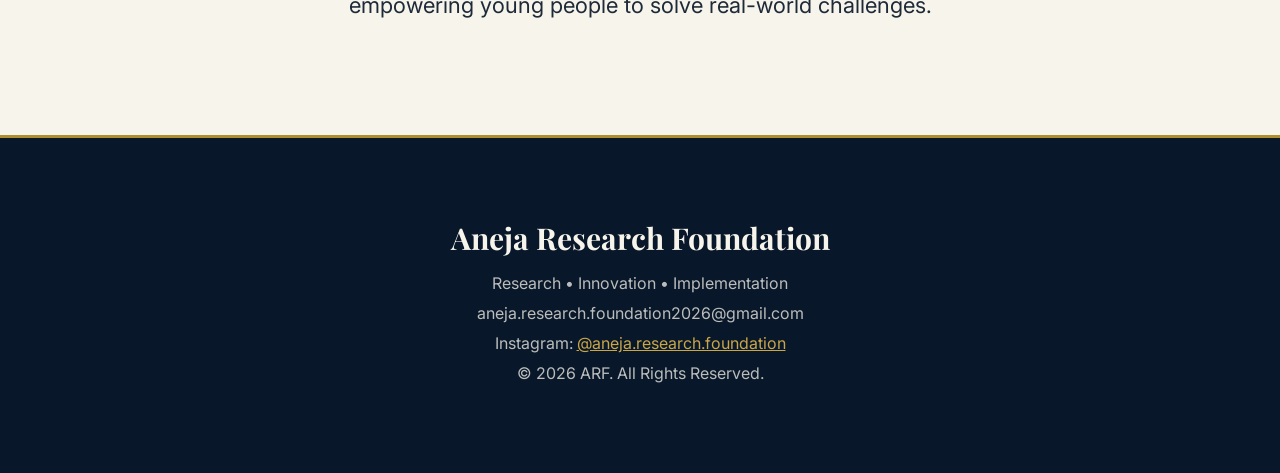
==== commit 8af3fab4: "Add a partnership page" ====
--- a/about.html
+++ b/about.html
@@ -7,7 +7,7 @@
 <title>About | Aneja Research Foundation (ARF), Bareilly</title>
 <meta name="description" content="About Aneja Research Foundation (ARF): a student-led research, innovation and implementation organisation in Bareilly, Uttar Pradesh.">
 <link rel="canonical" href="https://aneja-research-foundation.github.io/about.html">
-<link rel="stylesheet" href="style.css?v=7">
+<link rel="stylesheet" href="style.css?v=8">
 </head>
 
 <body>
@@ -24,6 +24,7 @@
 <li><a href="about.html">About</a></li>
 <li><a href="projects.html">Projects</a></li>
 <li><a href="case-studies.html">Case Studies</a></li>
+<li><a href="partner.html">Partner</a></li>
 <li><a href="join.html">Join</a></li>
 <li><a href="contact.html">Contact</a></li>
 </ul>
